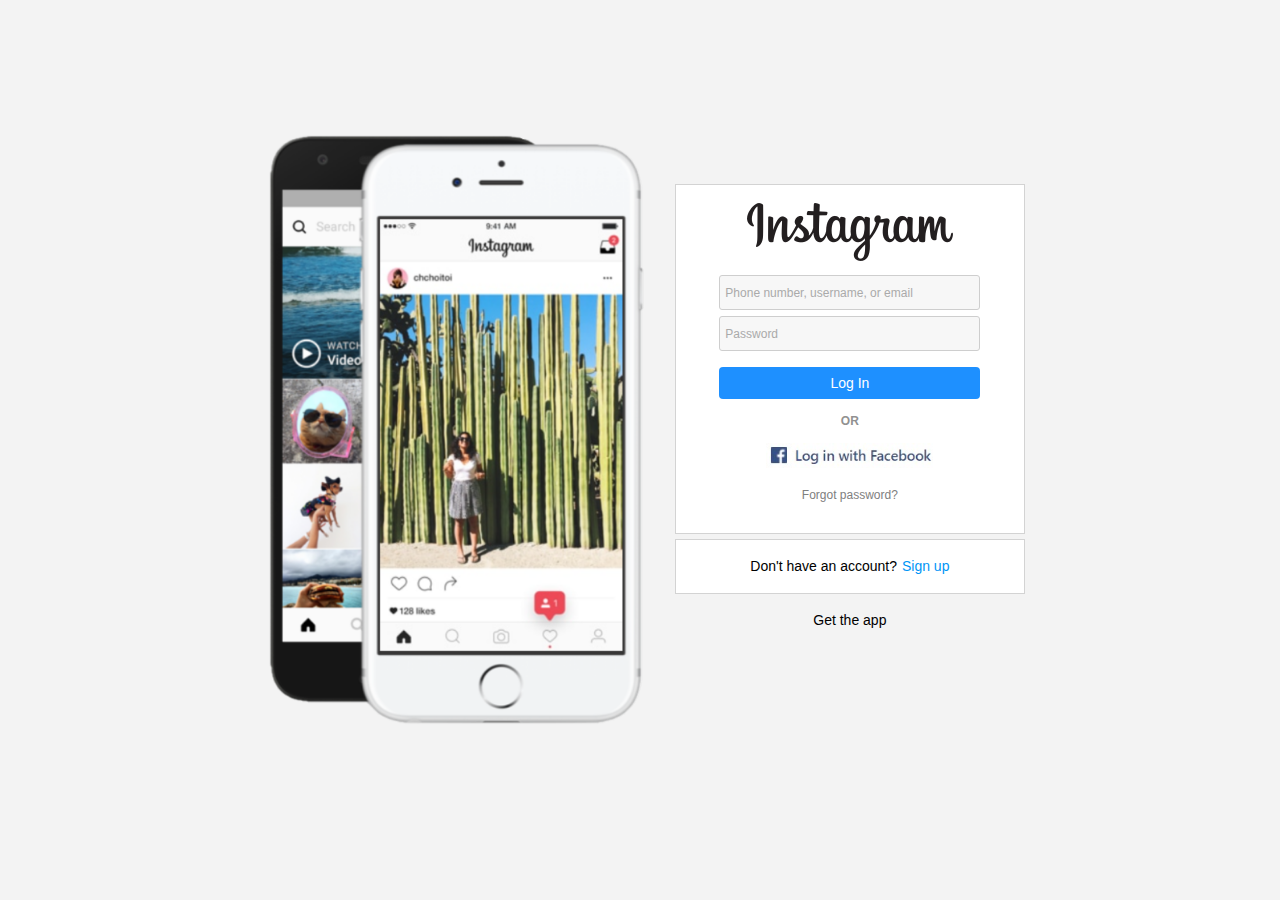
==== pages/login.html @ 2fdf8743 "Preenchimento da tela de feed" ====
<!DOCTYPE html>
<html lang="en">
    <head>
        <meta charset="UTF-8">
        <meta name="viewport" content="width=device-width, initial-scale=1.0">
        <link rel="stylesheet" href="../style/login.css">
        <title>Instagram</title> 
    </head>
    <body>
        <div class="instagram-wrapper">
            <div class="instagram-phone">
                <img src="../assets/phone.png" alt="phone">
            </div>
            <div class="instagram-continue">
                <div class="group">
                    <img src="../assets/instagram.png" alt="logo instagram" class="logo">
                    <div class="inputs">
                        <input type="text" class="username" placeholder="Phone number, username, or email">
                        <input type="password" class="password" placeholder="Password">
                        <button>Log In</button>
                        <p>OR</p>
                        <img src="../assets/facebook.jpeg">
                        <a href="#">Forgot password?</a>
                    </div>
                </div>
                <div class="group1">
                    <p class="not-account">Don't have an account? </p>
                    <p class="not-account">
                        <a href="#" class="link-blue"> Sign up</a>
                    </p>
                </div>
                <div class="download-app">
                    <p class="get-app">Get the app</p>
                    <div class="downloads">
                        <a href="#" class="app-download"></a>
                        <a href="#" class="app-download"></a>
                    </div>

                </div>
            </div>
        </div>
    </body>
</html>
---- style/login.css ----
* {
    padding:0;
    margin: 0;
    box-sizing: border-box;
    text-decoration: none;
    font-family: sans-serif;
    font-size: 14px;   
}
body {
    width: 100%;
    min-height: 100vh;
    background-color: rgb(243,243,243);
    margin: 0;
    padding: 0;
    display: flex;
    justify-content: center;
}
.instagram-wrapper {
    display: flex;
    align-items: center;
    justify-content: center;
 

}
.instagram-phone {
    display: flex;
    align-items: center;
    justify-content: center;
    width: 36%;
}
.instagram-phone img {
    height: 48rem;
}
.instagram-continue {
    display: flex;
    align-items: center;
    justify-content: space-around;
    flex-direction: column;
    width: 370px;
    

}
.group {
    display: flex;

    align-items: center;
    flex-direction: column;
    background-color: white;
    width: 350px;
    padding: 1.3rem 0;
    border: 1px solid lightgray;
    height: 350px;
}
.inputs{
    height: 300px;
    width: 100%;
    display: flex;
    flex-direction: column;
    align-items: center;
    justify-content: center;

}
.inputs button{
    width: 75%;
    height: 32px;
    margin-top: 10px;
    border:none;
    border-radius: 4px;
    background-color: dodgerblue;
    color: white;
}
.inputs p{  
    font-size: 12px;
    font-weight: bolder;
    margin: 15px 0px;
    color:rgb(145, 145, 145) ;
}
.inputs a{
    text-decoration: none;
    font-size: 12px;
    margin-top: 20px;
    color: grey;
}
.inputs img{
    height: 25px;
}
.inputs input{
    width: 75%;
    height: 35px;
    background-color:rgba(0, 0, 0, 0.03);
    border-radius: 3px;
    margin-bottom: 6px;
    padding: 5px;
    border:none;
    border:1px solid rgb(206, 206, 206);
}
input::placeholder{
    font-size: 12px;
    color: rgb(170, 170, 170);
}
textarea:focus, input:focus, select:focus {
    outline: 0;
}
.group1 {
    margin-top: 5px;
    display: flex;
    justify-content: center;
    align-items: center;
    flex-direction: row;
    background-color: white;
    width: 350px;
    padding: 1.3rem 0;
    border: 1px solid lightgray;
}
.group:nth-child(1) {
    min-height: 19rem;
}
.instagram-logo {
    height: 3rem;
}
.profile {

    display: flex;
    justify-content: center;
    align-items: center;
    border-radius: 50%;
    overflow: hidden;
    margin-top: 20px;
    margin-bottom: 20px;
}
.profile img {
    height: 7rem;
    width: 7rem;
    object-fit: cover;
}
.instagram-login {
    background-color: #0095f6;
    color: white;
    padding: 8px;
    border-radius: 4px;
}
.instagram-logout {
    color: #0095f6;
    margin-top: 1rem;
}
.not-account{
    color: rgb(0,0,0);
    font-weight: lighter;

}
.link-blue {
    color: #0095f6;
    margin-left: 5px;
}
.download-app {
    display: flex;
    flex-direction: column;
    align-items: center;
    justify-content: center;
    width: 100%;
    padding: 1.3rem 0;
}
.downloads {
    display: flex;
    width: 100%;
    justify-content: space-evenly;
    align-items: center;
    padding: 1rem;
}
.app-download {
    height: 3rem;
    width: 10rem;
    background-size: cover;
}
.app-download:nth-child(1) {
    background-image: url('/fakegram/assets/apple.png');
    border-radius: 4px;
}
.app-download:nth-child(2) {
    background-image: url('/fakegram/assets/google.png');
    border-radius: 4px;
}

/*media queries*/


@media (max-width: 875px) {
    body{background-color: white;
    }
    .instagram-wrapper {
        width: 90%;
    }
    .instagram-phone {
        display: none;
    }
    .instagram-continue {
        width: 370px;
        
    }

}
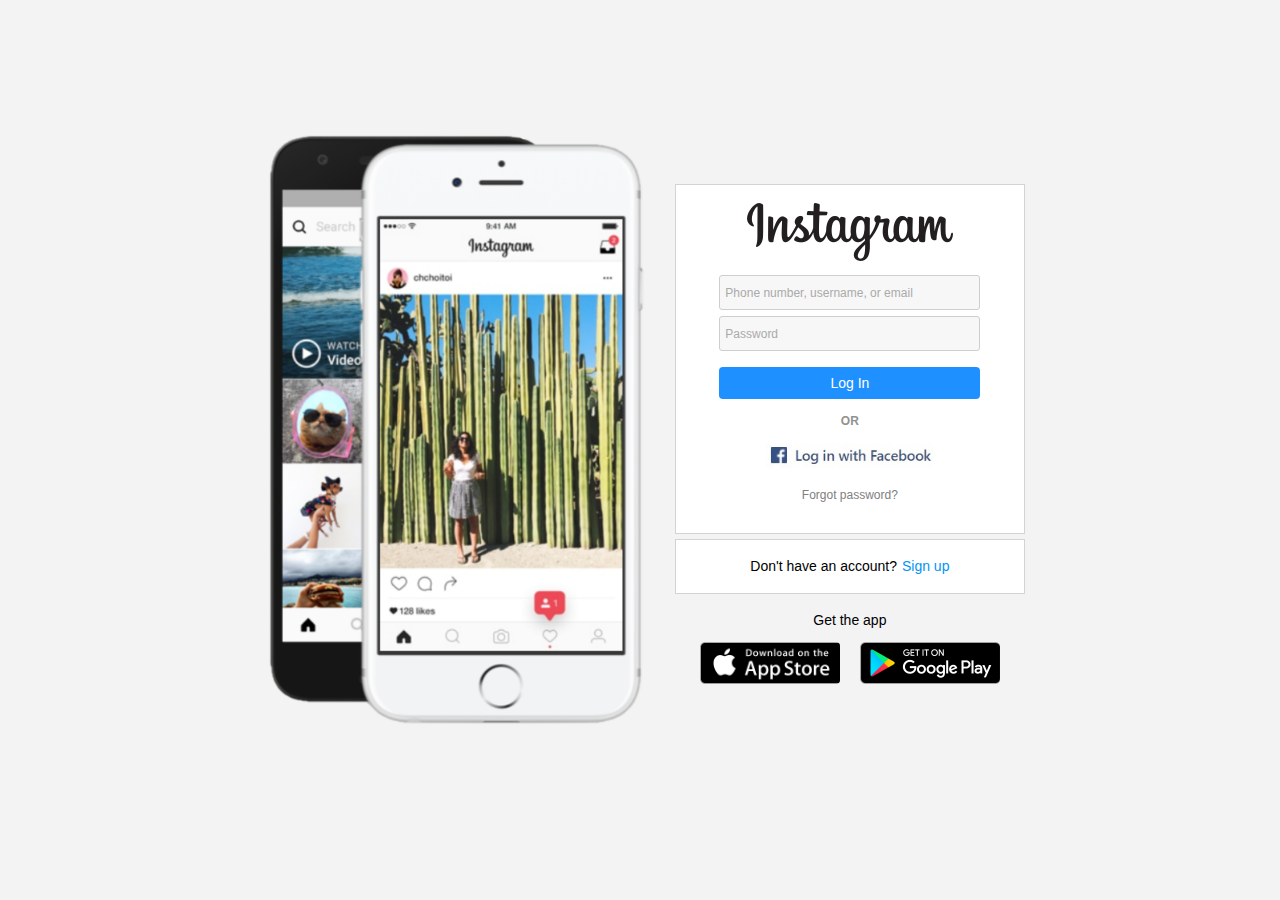
==== commit 9037f312: "update assets and styles directory" ====
--- a/pages/login.html
+++ b/pages/login.html
@@ -3,23 +3,23 @@
     <head>
         <meta charset="UTF-8">
         <meta name="viewport" content="width=device-width, initial-scale=1.0">
-        <link rel="stylesheet" href="../style/login.css">
+        <link rel="stylesheet" href="/style/login.css">
         <title>Instagram</title> 
     </head>
     <body>
         <div class="instagram-wrapper">
             <div class="instagram-phone">
-                <img src="../assets/phone.png" alt="phone">
+                <img src="/assets/phone.png" alt="phone">
             </div>
             <div class="instagram-continue">
                 <div class="group">
-                    <img src="../assets/instagram.png" alt="logo instagram" class="logo">
+                    <img src="/assets/instagram.png" alt="logo instagram" class="logo">
                     <div class="inputs">
                         <input type="text" class="username" placeholder="Phone number, username, or email">
                         <input type="password" class="password" placeholder="Password">
                         <button>Log In</button>
                         <p>OR</p>
-                        <img src="../assets/facebook.jpeg">
+                        <img src="/assets/facebook.jpeg">
                         <a href="#">Forgot password?</a>
                     </div>
                 </div>
--- a/style/login.css
+++ b/style/login.css
@@ -173,11 +173,11 @@
     background-size: cover;
 }
 .app-download:nth-child(1) {
-    background-image: url('/fakegram/assets/apple.png');
+    background-image: url('/assets/apple.png');
     border-radius: 4px;
 }
 .app-download:nth-child(2) {
-    background-image: url('/fakegram/assets/google.png');
+    background-image: url('/assets/google.png');
     border-radius: 4px;
 }
 
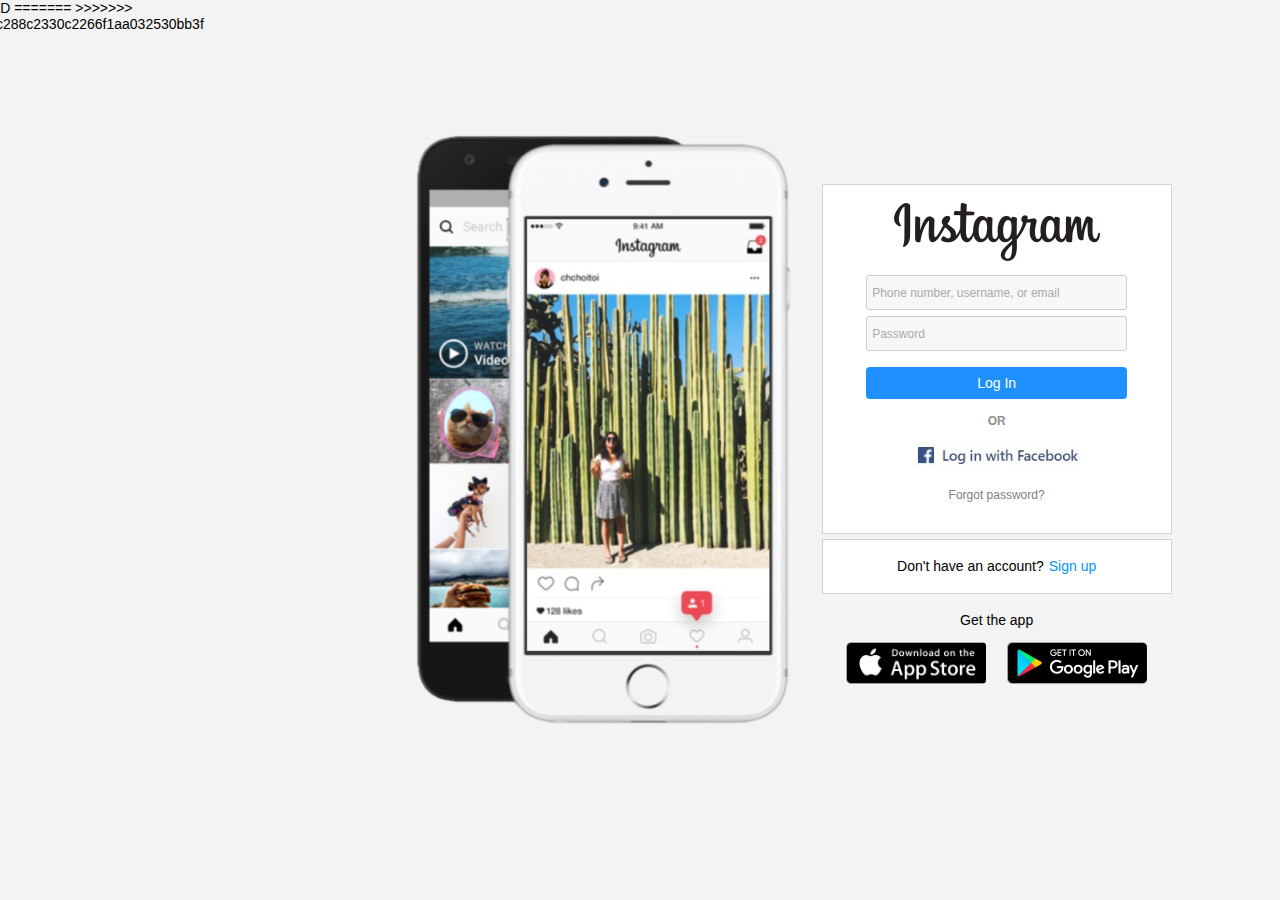
==== commit 7a2c359c: "login merge conflict" ====
--- a/pages/login.html
+++ b/pages/login.html
@@ -3,7 +3,11 @@
     <head>
         <meta charset="UTF-8">
         <meta name="viewport" content="width=device-width, initial-scale=1.0">
+<<<<<<< HEAD
         <link rel="stylesheet" href="/style/login.css">
+=======
+        <link rel="stylesheet" href="../style/login.css">
+>>>>>>> 2fdf87439d44c288c2330c2266f1aa032530bb3f
         <title>Instagram</title> 
     </head>
     <body>
@@ -14,19 +18,22 @@
             <div class="instagram-continue">
                 <div class="group">
                     <img src="/assets/instagram.png" alt="logo instagram" class="logo">
+
                     <div class="inputs">
                         <input type="text" class="username" placeholder="Phone number, username, or email">
                         <input type="password" class="password" placeholder="Password">
                         <button>Log In</button>
                         <p>OR</p>
+
                         <img src="/assets/facebook.jpeg">
+
                         <a href="#">Forgot password?</a>
                     </div>
                 </div>
                 <div class="group1">
                     <p class="not-account">Don't have an account? </p>
                     <p class="not-account">
-                        <a href="#" class="link-blue"> Sign up</a>
+                        <a href="/pages/signUp.html" class="link-blue"> Sign up</a>
                     </p>
                 </div>
                 <div class="download-app">
--- a/style/login.css
+++ b/style/login.css
@@ -68,6 +68,7 @@
     border-radius: 4px;
     background-color: dodgerblue;
     color: white;
+    cursor: pointer;
 }
 .inputs p{  
     font-size: 12px;
--- a/style/login.css
+++ b/style/login.css
@@ -68,6 +68,7 @@
     border-radius: 4px;
     background-color: dodgerblue;
     color: white;
+    cursor: pointer;
 }
 .inputs p{  
     font-size: 12px;
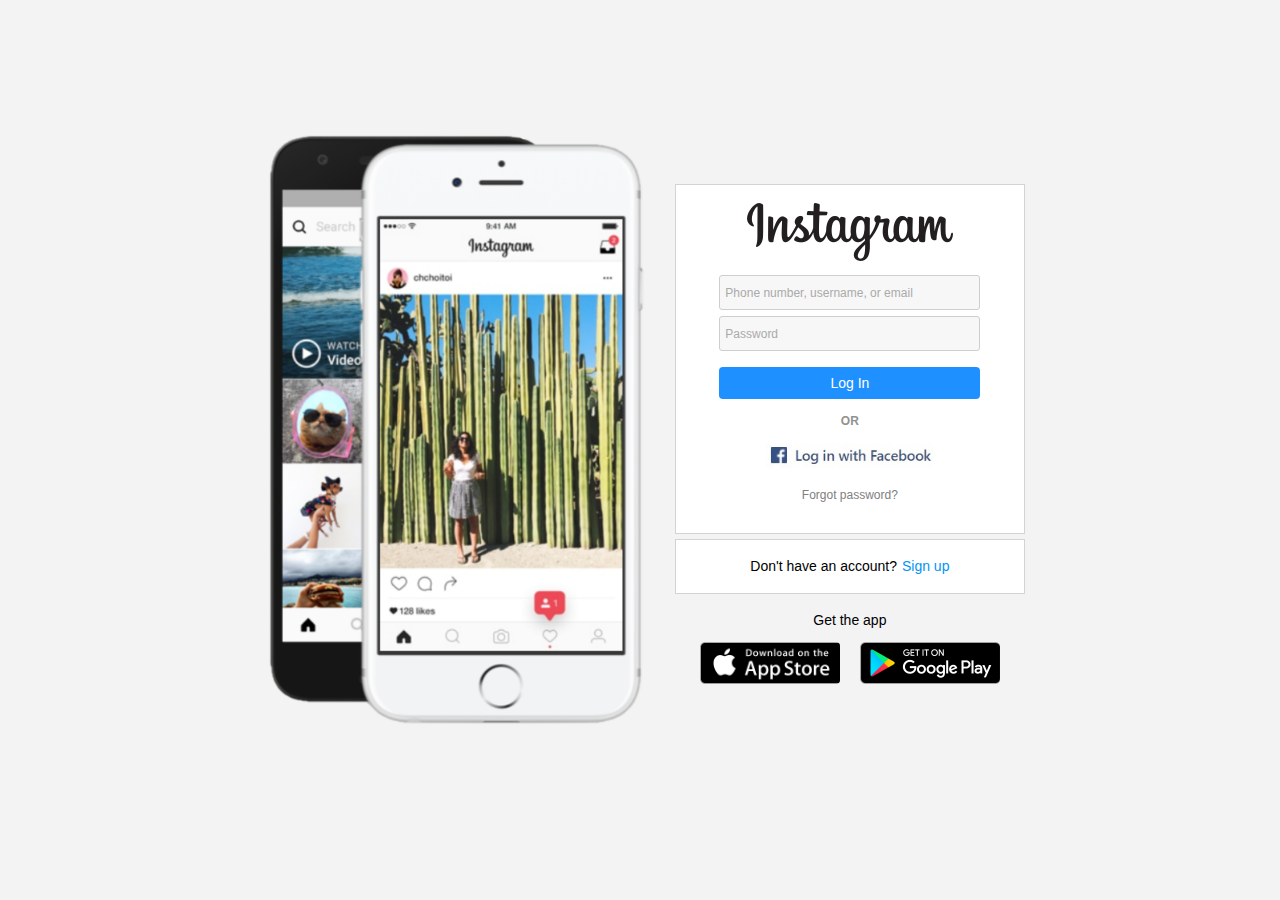
==== commit 917b910e: "login remove merge text" ====
--- a/pages/login.html
+++ b/pages/login.html
@@ -3,11 +3,9 @@
     <head>
         <meta charset="UTF-8">
         <meta name="viewport" content="width=device-width, initial-scale=1.0">
-<<<<<<< HEAD
+
         <link rel="stylesheet" href="/style/login.css">
-=======
-        <link rel="stylesheet" href="../style/login.css">
->>>>>>> 2fdf87439d44c288c2330c2266f1aa032530bb3f
+
         <title>Instagram</title> 
     </head>
     <body>
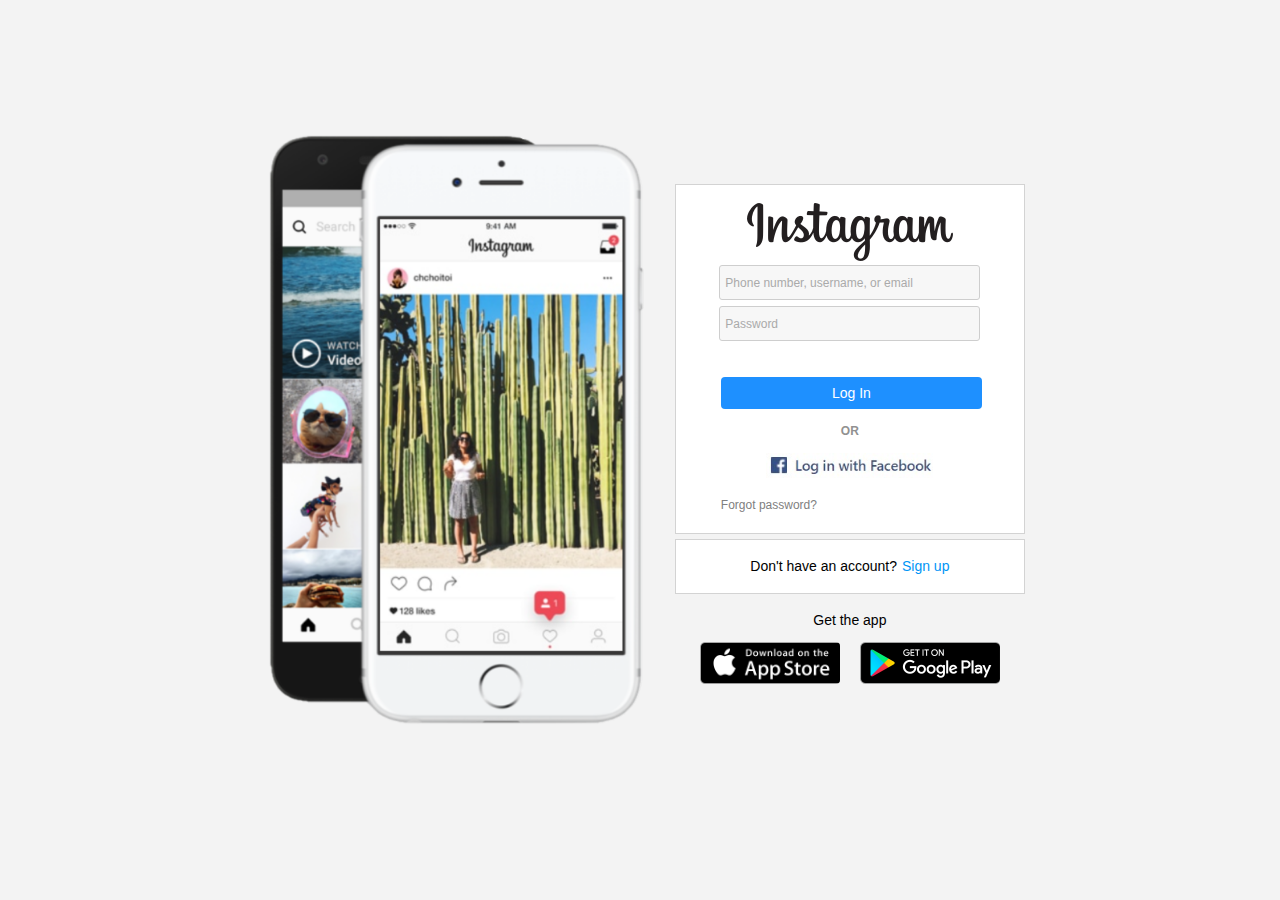
==== commit 933b9e68: "add index ref to the login button" ====
--- a/pages/login.html
+++ b/pages/login.html
@@ -20,7 +20,7 @@
                     <div class="inputs">
                         <input type="text" class="username" placeholder="Phone number, username, or email">
                         <input type="password" class="password" placeholder="Password">
-                        <button>Log In</button>
+                        <a href="/index.html" ><button>Log In</button></a>
                         <p>OR</p>
 
                         <img src="/assets/facebook.jpeg">
--- a/style/login.css
+++ b/style/login.css
@@ -60,7 +60,11 @@
     justify-content: center;
 
 }
-.inputs button{
+.inputs a{
+    width: 100%;
+    margin-left: 90px;
+}
+.inputs a button{
     width: 75%;
     height: 32px;
     margin-top: 10px;
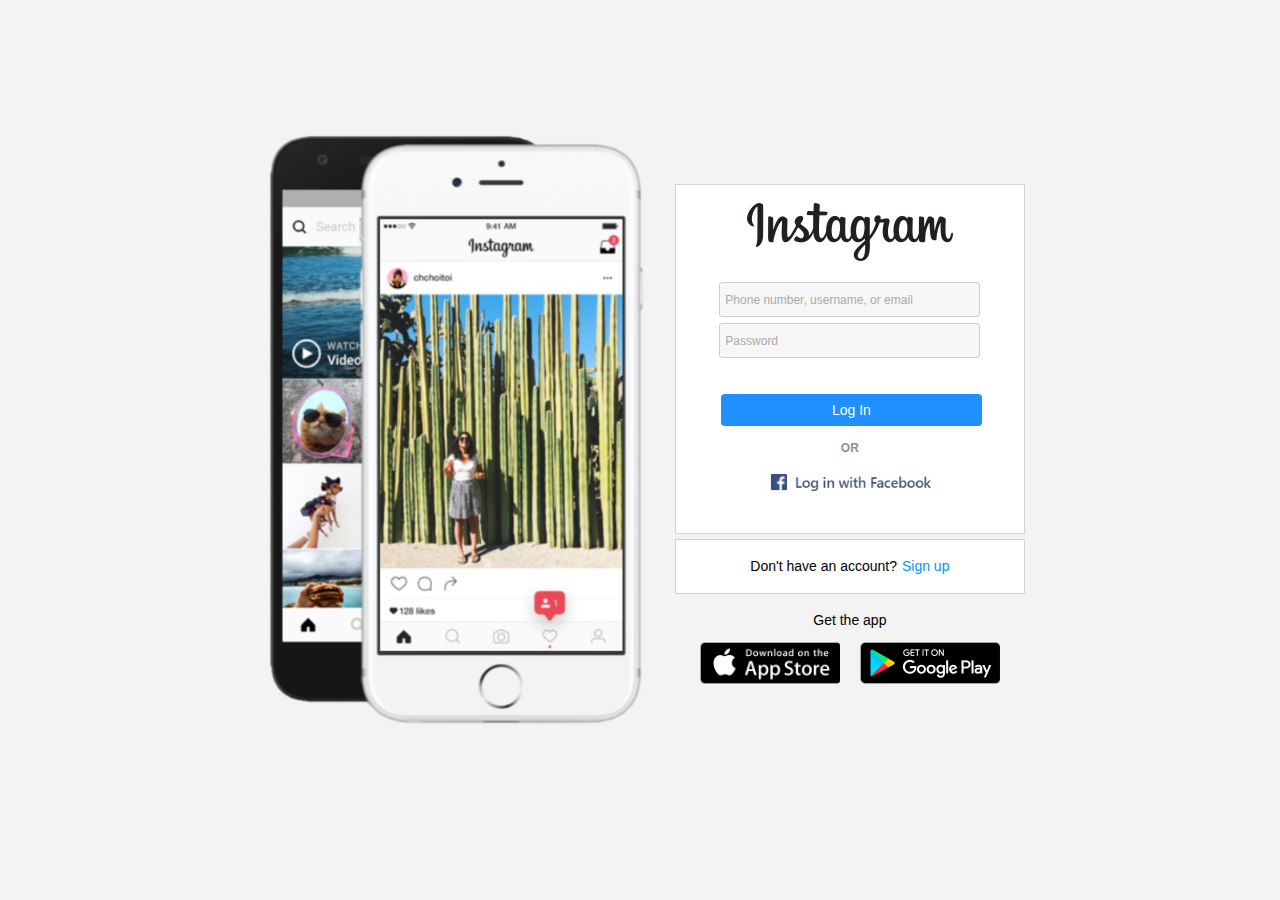
==== commit 1c715494: "fix assets references" ====
--- a/pages/login.html
+++ b/pages/login.html
@@ -4,18 +4,18 @@
         <meta charset="UTF-8">
         <meta name="viewport" content="width=device-width, initial-scale=1.0">
 
-        <link rel="stylesheet" href="/style/login.css">
+        <link rel="stylesheet" href="../style/login.css">
 
         <title>Instagram</title> 
     </head>
     <body>
         <div class="instagram-wrapper">
             <div class="instagram-phone">
-                <img src="/assets/phone.png" alt="phone">
+                <img src="../assets/phone.png" alt="phone">
             </div>
             <div class="instagram-continue">
                 <div class="group">
-                    <img src="/assets/instagram.png" alt="logo instagram" class="logo">
+                    <img src="../assets/instagram.png" alt="logo instagram" class="logo">
 
                     <div class="inputs">
                         <input type="text" class="username" placeholder="Phone number, username, or email">
@@ -23,15 +23,14 @@
                         <a href="/index.html" ><button>Log In</button></a>
                         <p>OR</p>
 
-                        <img src="/assets/facebook.jpeg">
+                        <img src="../assets/facebook.jpeg">
 
-                        <a href="#">Forgot password?</a>
                     </div>
                 </div>
                 <div class="group1">
                     <p class="not-account">Don't have an account? </p>
                     <p class="not-account">
-                        <a href="/pages/signUp.html" class="link-blue"> Sign up</a>
+                        <a href="../pages/signUp.html" class="link-blue"> Sign up</a>
                     </p>
                 </div>
                 <div class="download-app">
--- a/style/login.css
+++ b/style/login.css
@@ -51,6 +51,9 @@
     border: 1px solid lightgray;
     height: 350px;
 }
+.group img{
+    margin-bottom: 15px;
+}
 .inputs{
     height: 300px;
     width: 100%;
@@ -63,8 +66,19 @@
 .inputs a{
     width: 100%;
     margin-left: 90px;
+
 }
 .inputs a button{
+    width: 75%;
+    height: 32px;
+    margin-top: 10px;
+    border:none;
+    border-radius: 4px;
+    background-color: dodgerblue;
+    color: white;
+    cursor: pointer;
+}
+.inputs button{
     width: 75%;
     height: 32px;
     margin-top: 10px;
@@ -178,11 +192,11 @@
     background-size: cover;
 }
 .app-download:nth-child(1) {
-    background-image: url('/assets/apple.png');
+    background-image: url('../assets/apple.png');
     border-radius: 4px;
 }
 .app-download:nth-child(2) {
-    background-image: url('/assets/google.png');
+    background-image: url('../assets/google.png');
     border-radius: 4px;
 }
 
